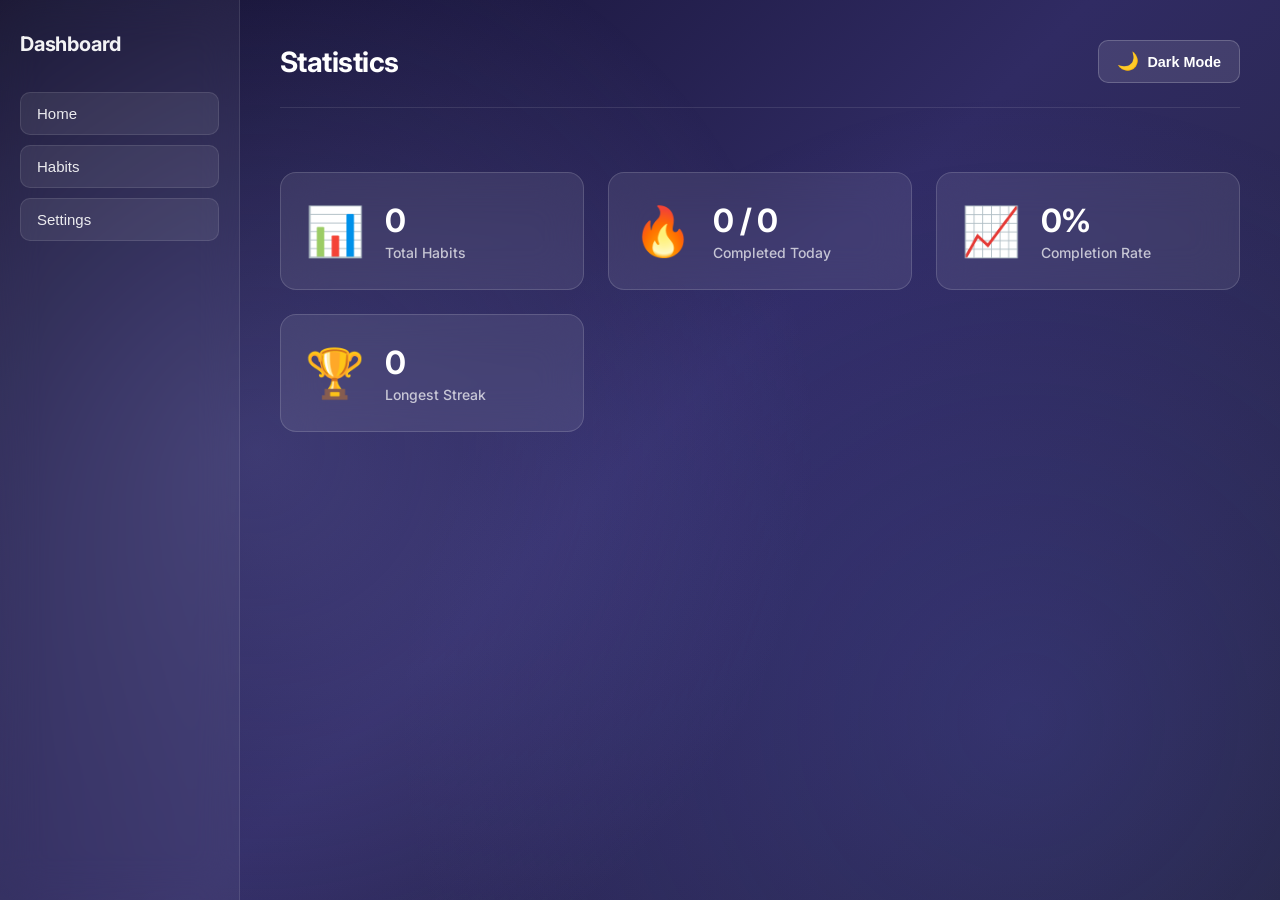
==== stats.html @ 866681d9 "Added all files" ====
<!DOCTYPE html>
<html lang="en">

<head>
    <meta charset="UTF-8" />
    <meta name="viewport" content="width=device-width, initial-scale=1.0" />
    <title>Statistics - Habit Tracker</title>
    <script>
        (function () {
            const theme = localStorage.getItem("theme");
            if (theme === "dark") {
                document.documentElement.classList.add("dark-mode");
            }
        })();
    </script>
    <link rel="stylesheet" href="styles/main.css" />
    <link rel="preconnect" href="https://fonts.googleapis.com">
    <link rel="preconnect" href="https://fonts.gstatic.com" crossorigin>
    <link href="https://fonts.googleapis.com/css2?family=Inter:wght@400;500;600;700;800&display=swap" rel="stylesheet">
</head>

<body>

    <div id="dashboard-container">

        <!-- Sidebar -->
        <aside id="sidebar">
            <h2>Dashboard</h2>
            <nav>
                <ul>
                    <li><button onclick="window.location.href='index.html'" class="sidebar-btn">Home</button></li>
                    <li><button onclick="window.location.href='dashboard.html'" class="sidebar-btn">Habits</button></li>
                    <li><button onclick="window.location.href='index.html'" class="sidebar-btn">Settings</button>
                    </li>
                </ul>
            </nav>
        </aside>

        <!-- Main content -->
        <main id="dashboard">
            <header class="dashboard-header">
                <h1>Statistics</h1>
                <button id="darkmode-toggle" class="darkmode-btn">
                    <span>🌙</span> Dark Mode
                </button>
            </header>

            <!-- Stats Overview -->
            <div class="stats-overview">
                <div class="stat-card">
                    <div class="stat-icon">📊</div>
                    <div class="stat-content">
                        <h3 id="total-habits">0</h3>
                        <p>Total Habits</p>
                    </div>
                </div>

                <div class="stat-card">
                    <div class="stat-icon">🔥</div>
                    <div class="stat-content">
                        <h3 id="fortnite">0 / 0</h3>
                        <p>Completed Today</p>
                    </div>
                </div>

                <div class="stat-card">
                    <div class="stat-icon">📈</div>
                    <div class="stat-content">
                        <h3 id="completion-rate">0%</h3>
                        <p>Completion Rate</p>
                    </div>
                </div>

                <div class="stat-card">
                    <div class="stat-icon">🏆</div>
                    <div class="stat-content">
                        <h3 id="longest-streak">0</h3>
                        <p>Longest Streak</p>
                    </div>
                </div>
            </div>

        </main>

    </div>

    <script type="module" src="scripts/app.js"></script>
    <script type="module" src="scripts/darkmode.js"></script>
    <script type="module" src="scripts/statistics.js"></script>
</body>

</html>
---- styles/main.css ----
/* =========================
   Base / Reset
========================= */
* {
    box-sizing: border-box;
    margin: 0;
    padding: 0;
}

body {
    font-family: 'Inter', system-ui, sans-serif;
    background: linear-gradient(135deg, #0f0c29 0%, #302b63 50%, #24243e 100%);
    color: #ffffff;
    overflow-x: hidden;
    min-height: 100vh;
    position: relative;
}

body::before {
    content: "";
    position: fixed;
    top: 0;
    left: 0;
    width: 100%;
    height: 100%;
    background:
        radial-gradient(circle at 20% 50%, rgba(120, 119, 198, 0.3) 0%, transparent 50%),
        radial-gradient(circle at 80% 80%, rgba(99, 102, 241, 0.2) 0%, transparent 50%);
    pointer-events: none;
    z-index: 0;
}

.hidden {
    display: none;
}

/* =========================
   Layout / Dashboard
========================= */
#dashboard-container {
    display: flex;
    min-height: 100vh;
    position: relative;
    z-index: 1;
}

/* Sidebar */
#sidebar {
    width: 240px;
    background: rgba(255, 255, 255, 0.05);
    backdrop-filter: blur(20px);
    -webkit-backdrop-filter: blur(20px);
    border-right: 1px solid rgba(255, 255, 255, 0.1);
    color: white;
    padding: 32px 20px;
    flex-shrink: 0;
    display: flex;
    flex-direction: column;
}

#sidebar h2 {
    margin-top: 0;
    margin-bottom: 36px;
    font-size: 20px;
    font-weight: 700;
    letter-spacing: -0.01em;
    color: rgba(255, 255, 255, 0.95);
}

#sidebar nav ul {
    list-style: none;
    padding: 0;
    margin: 0;
}

#sidebar nav ul li {
    margin-bottom: 10px;
}

.sidebar-btn {
    width: 100%;
    background: rgba(255, 255, 255, 0.08);
    border: 1px solid rgba(255, 255, 255, 0.1);
    color: rgba(255, 255, 255, 0.9);
    text-align: left;
    padding: 12px 16px;
    border-radius: 10px;
    font-size: 15px;
    font-weight: 500;
    cursor: pointer;
    transition: all 0.2s ease;
}

.sidebar-btn:hover {
    background: rgba(255, 255, 255, 0.12);
    border-color: rgba(255, 255, 255, 0.2);
    transform: translateX(4px);
}

/* Main dashboard */
#dashboard {
    flex: 1;
    padding: 40px;
    display: flex;
    flex-direction: column;
    gap: 32px;
}

/* Header */
.dashboard-header {
    display: flex;
    justify-content: space-between;
    align-items: center;
    padding: 0 0 24px 0;
    border-bottom: 1px solid rgba(255, 255, 255, 0.1);
}

.dashboard-header h1 {
    font-size: 28px;
    color: #ffffff;
    font-weight: 700;
    letter-spacing: -0.02em;
}

/* Dark mode toggle button */
.darkmode-btn {
    background: rgba(255, 255, 255, 0.1);
    border: 1px solid rgba(255, 255, 255, 0.2);
    color: white;
    font-weight: 600;
    padding: 10px 18px;
    border-radius: 10px;
    cursor: pointer;
    transition: all 0.2s ease;
    display: flex;
    align-items: center;
    gap: 8px;
    font-size: 0.9rem;
}

.darkmode-btn:hover {
    background: rgba(255, 255, 255, 0.15);
    border-color: rgba(255, 255, 255, 0.3);
    transform: translateY(-2px);
}

.darkmode-btn:active {
    transform: translateY(0);
}

.darkmode-btn span {
    font-size: 1.1rem;
}

/* Habits grid */
#habits-grid {
    display: grid;
    grid-template-columns: repeat(auto-fill, minmax(280px, 1fr));
    gap: 24px;
}

/* =========================
   Habit Cards
========================= */
.habit-card {
    background: rgba(255, 255, 255, 0.08);
    backdrop-filter: blur(20px);
    -webkit-backdrop-filter: blur(20px);
    border: 1px solid rgba(255, 255, 255, 0.15);
    border-radius: 16px;
    padding: 24px;
    min-height: 280px;
    display: flex;
    flex-direction: column;
    justify-content: space-between;
    cursor: pointer;
    transition: all 0.3s ease;
}

.habit-card:hover {
    transform: translateY(-6px);
    background: rgba(255, 255, 255, 0.12);
    border-color: rgba(255, 255, 255, 0.25);
    box-shadow: 0 12px 30px rgba(0, 0, 0, 0.3);
}

/* Habit card content */
.habit-header {
    display: flex;
    justify-content: space-between;
    align-items: flex-start;
    gap: 12px;
}

.habit-header h3 {
    font-size: 18px;
    color: #ffffff;
    margin: 0;
    word-break: break-word;
    font-weight: 600;
    letter-spacing: -0.01em;
}

.habit-streak {
    background: linear-gradient(135deg, #667eea 0%, #764ba2 100%);
    color: white;
    font-size: 12px;
    font-weight: 600;
    padding: 4px 10px;
    border-radius: 12px;
    white-space: nowrap;
}

.habit-desc {
    margin-top: 12px;
    font-size: 14px;
    color: rgba(255, 255, 255, 0.7);
    flex-grow: 1;
    line-height: 1.5;
}

.habit-card button.delete-btn {
    background: rgba(239, 68, 68, 0.15);
    border: 1px solid rgba(239, 68, 68, 0.3);
    border-radius: 8px;
    color: #fca5a5;
    font-weight: 600;
    padding: 8px 16px;
    cursor: pointer;
    margin-top: 12px;
    transition: all 0.2s ease;
}

.habit-card button.delete-btn:hover {
    background: rgba(239, 68, 68, 0.25);
    border-color: rgba(239, 68, 68, 0.5);
}

/* =========================
   Floating Button
========================= */
.fab {
    position: fixed;
    bottom: 32px;
    right: 32px;
    width: 64px;
    height: 64px;
    border-radius: 50%;
    font-size: 32px;
    background: linear-gradient(135deg, #667eea 0%, #764ba2 100%);
    color: white;
    border: none;
    cursor: pointer;
    z-index: 9999;
    box-shadow: 0 8px 24px rgba(102, 126, 234, 0.4);
    transition: all 0.3s ease;
    display: flex;
    align-items: center;
    justify-content: center;
}

.fab:hover {
    transform: scale(1.1) rotate(90deg);
    box-shadow: 0 12px 32px rgba(102, 126, 234, 0.5);
}

/* =========================
   Modals
========================= */
.modal {
    position: fixed;
    inset: 0;
    background: rgba(0, 0, 0, 0.6);
    backdrop-filter: blur(8px);
    display: none;
    align-items: center;
    justify-content: center;
    z-index: 3000;
}

.modal-content {
    background: rgba(30, 30, 60, 0.95);
    backdrop-filter: blur(20px);
    -webkit-backdrop-filter: blur(20px);
    border: 1px solid rgba(255, 255, 255, 0.15);
    padding: 32px;
    border-radius: 16px;
    width: 420px;
    display: flex;
    flex-direction: column;
    gap: 16px;
    box-shadow: 0 20px 60px rgba(0, 0, 0, 0.5);
}

.modal-content h3 {
    color: #ffffff;
    font-size: 20px;
    font-weight: 600;
    margin: 0;
}

.modal-content input,
.modal-content textarea {
    padding: 12px 14px;
    border-radius: 10px;
    border: 1px solid rgba(255, 255, 255, 0.15);
    background: rgba(255, 255, 255, 0.08);
    color: #ffffff;
    font-size: 15px;
    width: 100%;
    font-family: inherit;
    transition: all 0.2s ease;
}

.modal-content input::placeholder,
.modal-content textarea::placeholder {
    color: rgba(255, 255, 255, 0.4);
}

.modal-content input:focus,
.modal-content textarea:focus {
    outline: none;
    border-color: rgba(102, 126, 234, 0.5);
    background: rgba(255, 255, 255, 0.12);
}

.modal-actions {
    display: flex;
    justify-content: flex-end;
    gap: 12px;
    margin-top: 8px;
}

.modal-actions button {
    padding: 10px 20px;
    border-radius: 10px;
    border: none;
    cursor: pointer;
    font-weight: 600;
    font-size: 14px;
    transition: all 0.2s ease;
}

.primary {
    background: linear-gradient(135deg, #667eea 0%, #764ba2 100%);
    color: white;
}

.primary:hover {
    transform: translateY(-2px);
    box-shadow: 0 6px 20px rgba(102, 126, 234, 0.4);
}

#close-modal-btn,
#close-modal-btn1 {
    background: rgba(255, 255, 255, 0.1);
    color: rgba(255, 255, 255, 0.8);
    border: 1px solid rgba(255, 255, 255, 0.15);
}

#close-modal-btn:hover,
#close-modal-btn1:hover {
    background: rgba(255, 255, 255, 0.15);
}

#confirm-btn {
    background: linear-gradient(135deg, #667eea 0%, #764ba2 100%);
    color: white;
}

#confirm-btn:hover {
    transform: translateY(-2px);
    box-shadow: 0 6px 20px rgba(102, 126, 234, 0.4);
}

/* Habit detail modal */
.habit-detail {
    width: 460px;
    border-radius: 16px;
    padding: 32px;
    position: relative;
}

#detailStreak {
    position: absolute;
    top: 32px;
    right: 32px;
    background: linear-gradient(135deg, #667eea 0%, #764ba2 100%);
    color: white;
    font-size: 12px;
    font-weight: 600;
    padding: 6px 12px;
    border-radius: 12px;
    margin: 0;
}

#detail-title {
    padding-right: 80px;
}

.habit-detail h3 {
    margin: 0 0 8px 0;
    font-size: 22px;
}

.habit-detail p {
    color: rgba(255, 255, 255, 0.8);
    line-height: 1.5;
    font-size: 15px;
}

.habit-detail .habit-desc {
    color: rgba(255, 255, 255, 0.7);
}

/* Detail actions */
.detail-actions {
    display: flex;
    gap: 12px;
    margin-top: 20px;
}

.detail-actions button {
    flex: 1;
    padding: 12px;
    border-radius: 10px;
    border: none;
    font-weight: 600;
    cursor: pointer;
    font-size: 14px;
    transition: all 0.2s ease;
}

.habit-card button.done {
    background: linear-gradient(135deg, #22c55e, #16a34a);
    color: white;
}

.delete-modal {
    align-items: center;
    text-align: center;
}

#delete-habit-btn1 {
    padding: 10px 24px;
    border-radius: 10px;
    background: rgba(239, 68, 68, 0.2);
    border: 1px solid rgba(239, 68, 68, 0.4);
    color: #fca5a5;
    font-weight: 600;
    cursor: pointer;
    transition: all 0.2s ease;
}

#delete-habit-btn1:hover {
    background: rgba(239, 68, 68, 0.3);
    border-color: rgba(239, 68, 68, 0.6);
}

button.danger {
    background: rgba(239, 68, 68, 0.2);
    border: 1px solid rgba(239, 68, 68, 0.4);
    color: #fca5a5;
}

button.danger:hover {
    background: rgba(239, 68, 68, 0.3);
    border-color: rgba(239, 68, 68, 0.6);
    transform: translateY(-2px);
}

/* =========================
   Daily logs
========================= */
.daily-log-section {
    margin-top: 16px;
    padding-top: 20px;
    border-top: 1px solid rgba(255, 255, 255, 0.1);
    display: flex;
    flex-direction: column;
    gap: 14px;
}

.daily-check {
    width: 36px;
    height: 36px;
    border-radius: 50%;
    border: 2px solid #667eea;
    background: transparent;
    color: #667eea;
    font-weight: 700;
    cursor: pointer;
    transition: all 0.2s ease;
}

.daily-check:hover {
    background: rgba(102, 126, 234, 0.15);
    border-color: #764ba2;
}

.daily-check.done {
    background: linear-gradient(135deg, #667eea, #764ba2);
    color: white;
    border-color: transparent;
}

.checkbox-row {
    display: flex;
    align-items: center;
    gap: 12px;
    font-weight: 500;
    cursor: pointer;
    color: rgba(255, 255, 255, 0.9);
}

.checkbox-row input {
    width: 18px;
    height: 18px;
    cursor: pointer;
    accent-color: #667eea;
}

.daily-log-section textarea {
    resize: none;
    min-height: 90px;
    padding: 12px 14px;
    border-radius: 10px;
    border: 1px solid rgba(255, 255, 255, 0.15);
    background: rgba(255, 255, 255, 0.08);
    color: #ffffff;
    font-family: inherit;
    font-size: 14px;
    line-height: 1.5;
}

.daily-log-section textarea::placeholder {
    color: rgba(255, 255, 255, 0.4);
}

.daily-log-section textarea:focus {
    outline: none;
    border-color: rgba(102, 126, 234, 0.5);
    background: rgba(255, 255, 255, 0.12);
}

/* =========================
   Statistics Page
========================= */

.stats-overview {
    display: grid;
    grid-template-columns: repeat(auto-fit, minmax(240px, 1fr));
    gap: 24px;
    margin-top: 32px;
}

.stat-card {
    background: rgba(255, 255, 255, 0.08);
    backdrop-filter: blur(20px);
    -webkit-backdrop-filter: blur(20px);
    border: 1px solid rgba(255, 255, 255, 0.15);
    border-radius: 16px;
    padding: 28px 24px;
    display: flex;
    align-items: center;
    gap: 20px;
    transition: all 0.3s ease;
}

.stat-card:hover {
    transform: translateY(-4px);
    background: rgba(255, 255, 255, 0.12);
    border-color: rgba(255, 255, 255, 0.25);
    box-shadow: 0 12px 30px rgba(0, 0, 0, 0.3);
}

.stat-card.highlight {
    background: linear-gradient(135deg, rgba(102, 126, 234, 0.2) 0%, rgba(118, 75, 162, 0.2) 100%);
    border-color: rgba(102, 126, 234, 0.3);
}

.stat-card.highlight:hover {
    background: linear-gradient(135deg, rgba(102, 126, 234, 0.25) 0%, rgba(118, 75, 162, 0.25) 100%);
    border-color: rgba(102, 126, 234, 0.4);
}

.stat-icon {
    font-size: 48px;
    line-height: 1;
    flex-shrink: 0;
}

.stat-content {
    flex: 1;
}

.stat-content h3 {
    font-size: 32px;
    font-weight: 700;
    color: #ffffff;
    margin: 0 0 4px 0;
    letter-spacing: -0.02em;
}

.stat-content p {
    font-size: 14px;
    color: rgba(255, 255, 255, 0.7);
    margin: 0;
    font-weight: 500;
}

/* =========================
   Dark mode
========================= */

/* Add transition class */
html.theme-transition,
html.theme-transition *,
html.theme-transition::before {
    transition: background 0.4s ease, background-color 0.4s ease, color 0.4s ease, border-color 0.4s ease, box-shadow 0.4s ease !important;
}

html.dark-mode body {
    background: linear-gradient(135deg, #19191a 0%, #141414 50%, #19191a 100%);
    color: #e0e0e0;
}

html.dark-mode::before {
    background:
        radial-gradient(circle at 20% 50%, rgba(80, 79, 138, 0.2) 0%, transparent 50%),
        radial-gradient(circle at 80% 80%, rgba(60, 60, 180, 0.15) 0%, transparent 50%);
}

html.dark-mode #sidebar {
    background: rgba(255, 255, 255, 0.03);
    border-color: rgba(255, 255, 255, 0.05);
}

html.dark-mode .habit-card {
    background: rgba(255, 255, 255, 0.05);
    border-color: rgba(255, 255, 255, 0.08);
}

html.dark-mode .habit-card:hover {
    background: rgba(255, 255, 255, 0.08);
    border-color: rgba(255, 255, 255, 0.15);
}

html.dark-mode .modal-content,
html.dark-mode .habit-detail {
    background: rgba(20, 20, 40, 0.98);
}

html.dark-mode .stat-card {
    background: rgba(255, 255, 255, 0.05);
    border-color: rgba(255, 255, 255, 0.08);
}

html.dark-mode .stat-card:hover {
    background: rgba(255, 255, 255, 0.08);
    border-color: rgba(255, 255, 255, 0.15);
}

html.dark-mode .stat-card.highlight {
    background: linear-gradient(135deg, rgba(102, 126, 234, 0.15) 0%, rgba(118, 75, 162, 0.15) 100%);
    border-color: rgba(102, 126, 234, 0.25);
}

html.dark-mode .stat-card.highlight:hover {
    background: linear-gradient(135deg, rgba(102, 126, 234, 0.2) 0%, rgba(118, 75, 162, 0.2) 100%);
    border-color: rgba(102, 126, 234, 0.35);
}

/* Responsive */
@media (max-width: 900px) {
    #sidebar {
        width: 200px;
    }

    #dashboard {
        padding: 24px;
    }

    #habits-grid {
        grid-template-columns: 1fr;
    }

    .stats-overview {
        grid-template-columns: 1fr;
    }
}
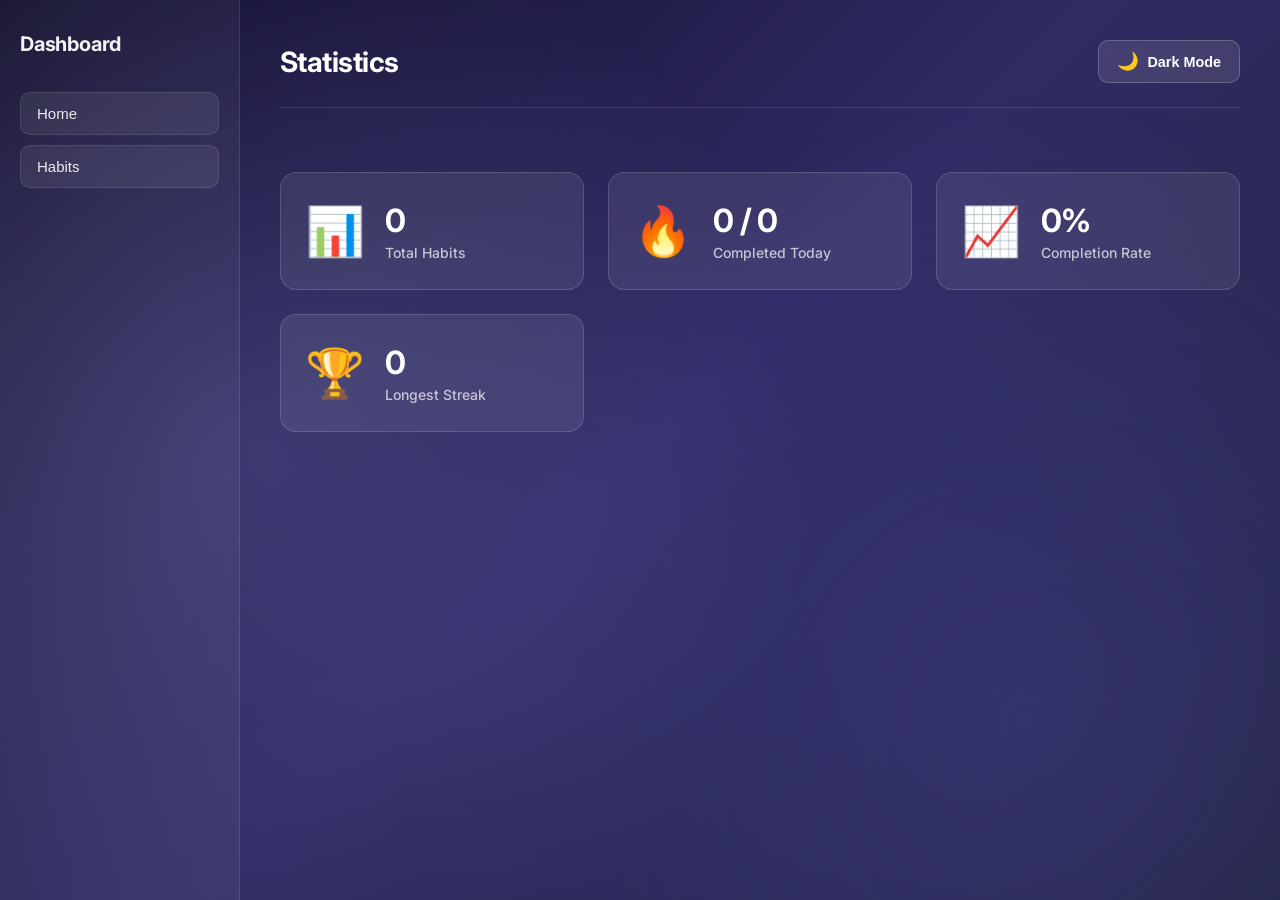
==== commit d211aa6b: "removed settings button removed the non used settings button from the stats page" ====
--- a/stats.html
+++ b/stats.html
@@ -30,7 +30,6 @@
                 <ul>
                     <li><button onclick="window.location.href='index.html'" class="sidebar-btn">Home</button></li>
                     <li><button onclick="window.location.href='dashboard.html'" class="sidebar-btn">Habits</button></li>
-                    <li><button onclick="window.location.href='index.html'" class="sidebar-btn">Settings</button>
                     </li>
                 </ul>
             </nav>
@@ -89,4 +88,5 @@
     <script type="module" src="scripts/statistics.js"></script>
 </body>
 
-</html>+
+</html>
